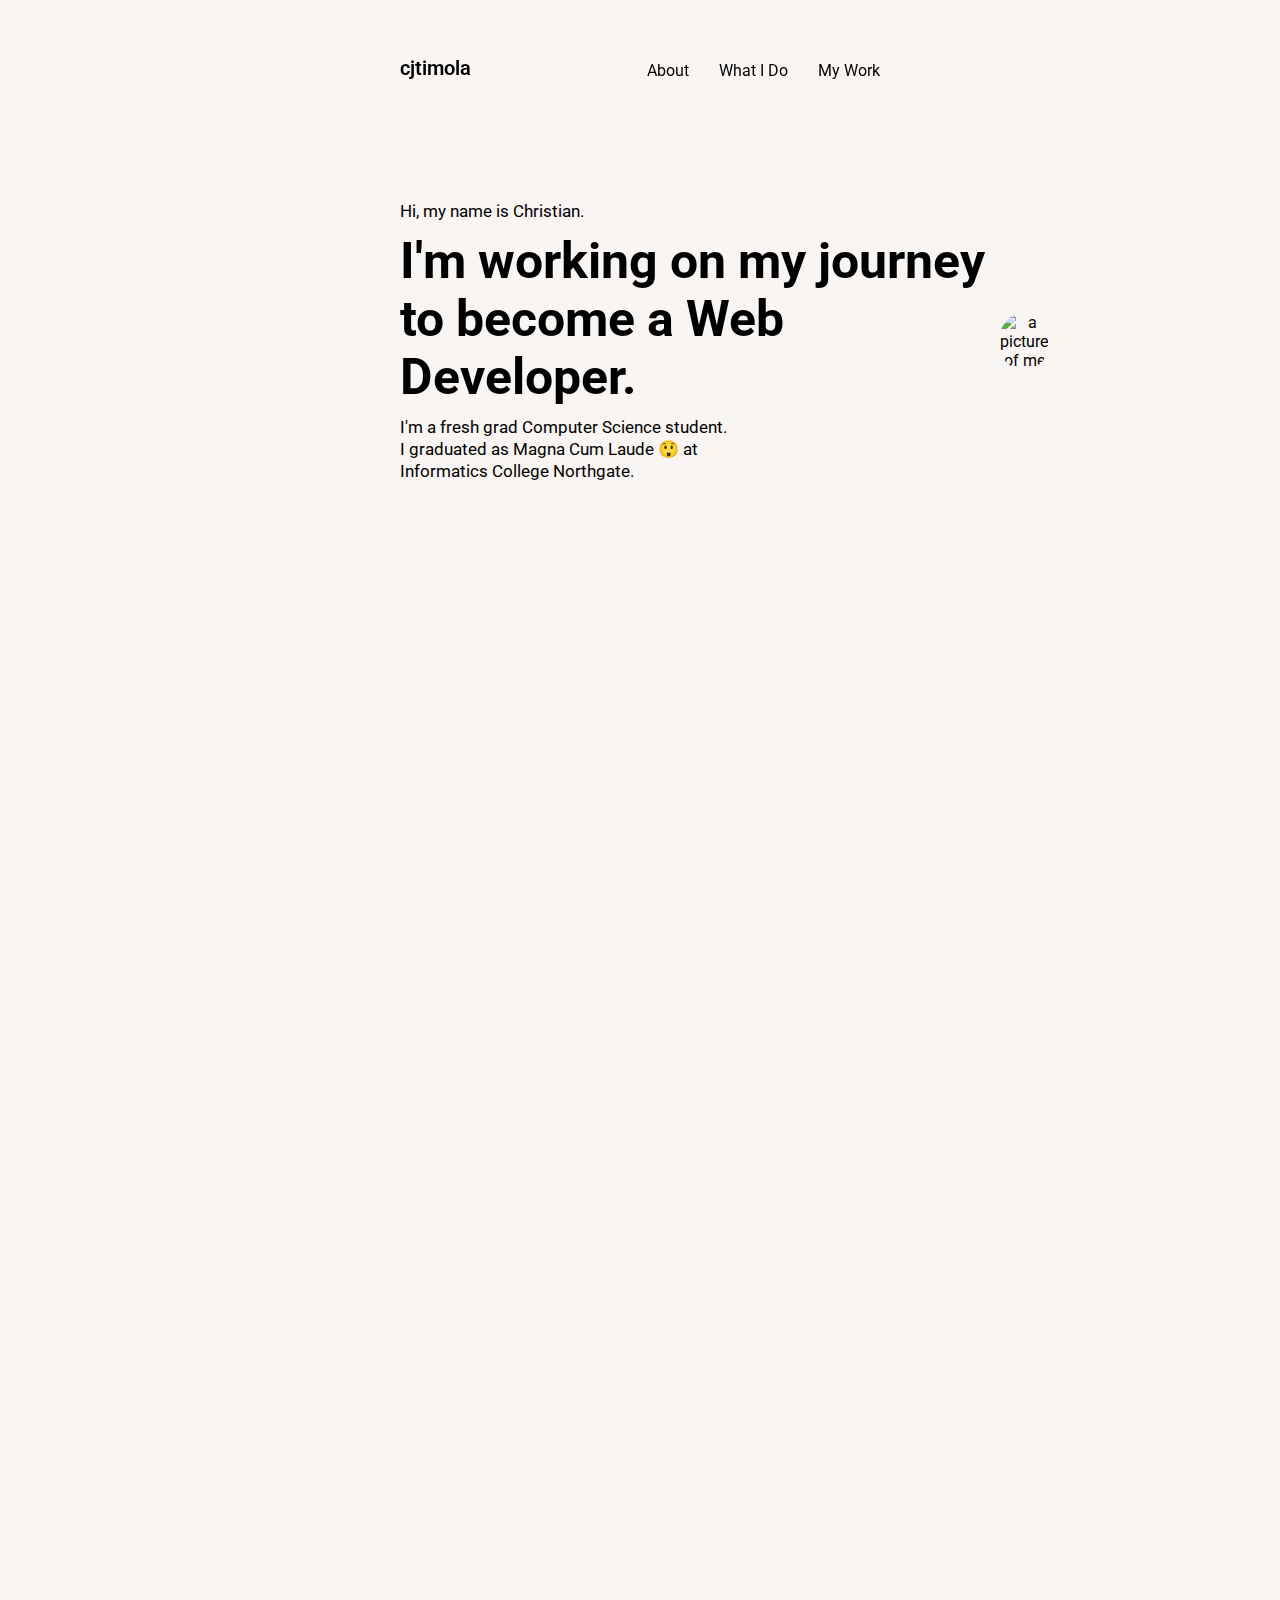
==== portfolio/index.html @ deb452f0 "Add about section and style it in main monitor width" ====
<!DOCTYPE html>
<html lang="en">
<head>
  <meta name="author" content="Christian Julius T. Timola">
  <meta name="description" content="This is my web portfolio. Will enchance overtime.">

  <meta charset="UTF-8">
  <meta name="viewport" content="width=device-width, initial-scale=1.0">
  <title>cjtimola</title>

  <link rel="stylesheet" href="styles/index.css">
</head>
<body>

  <header class="header-container">
    <div class="left-column">
      <p class="brand-name">cjtimola</p>
    </div>
    <nav class="right-column">
      <ul>
        <li><a href="#about" class="header-nav-links">About</a></li>
        <li><a href="#" class="header-nav-links">What I Do</a></li>
        <li><a href="#" class="header-nav-links">My Work</a></li>
      </ul>
    </nav>
  </header>

  <main>
    <section id="about" class="about-section">
      <div class="left-column">
        <div class="about-description">Hi, my name is Christian.</div>
        <div class="about-title">I'm working on my journey to become a Web Developer.</div>
        <div class="about-description">
          I'm a fresh grad Computer Science student.
        </div>
        <div class="about-description">
          I graduated as Magna Cum Laude 😲 at
        </div>
        <div class="about-description">
          Informatics College Northgate.
        </div>
      </div>
      <div class="right-column">
        <img src="images/my-profile.JPG" alt="a picture of me" class="about-picture">
      </div>
    </section>
  </main>

  <script src="scripts/index.js"></script>
</body>
</html>
---- portfolio/styles/index.css ----
@import url('https://fonts.googleapis.com/css2?family=Roboto:ital,wght@0,100;0,300;0,400;0,500;0,700;0,900;1,100;1,300;1,400;1,500;1,700;1,900&display=swap');

@import url('general.css');
@import url('header.css');

.about-section {
  display: flex;
  align-items: center;
}

.about-section .left-column {
  width: 700px;
  display: flex;
  flex-direction: column;
  align-items: center;
}

.about-description {
  font-size: 17px;
}

.about-title {
  width: 600px;
  font-size: 50px;
  font-weight: 700;
  margin-block: 10px;
}

.about-description {
  width: 600px;
  line-height: 1.3;
}

.about-section .right-column {
  width: 400px;
  text-align: center;
  
  position: relative;
}

.about-picture {
  width: 250px;
  height: auto;
  border-radius: 50px;
}
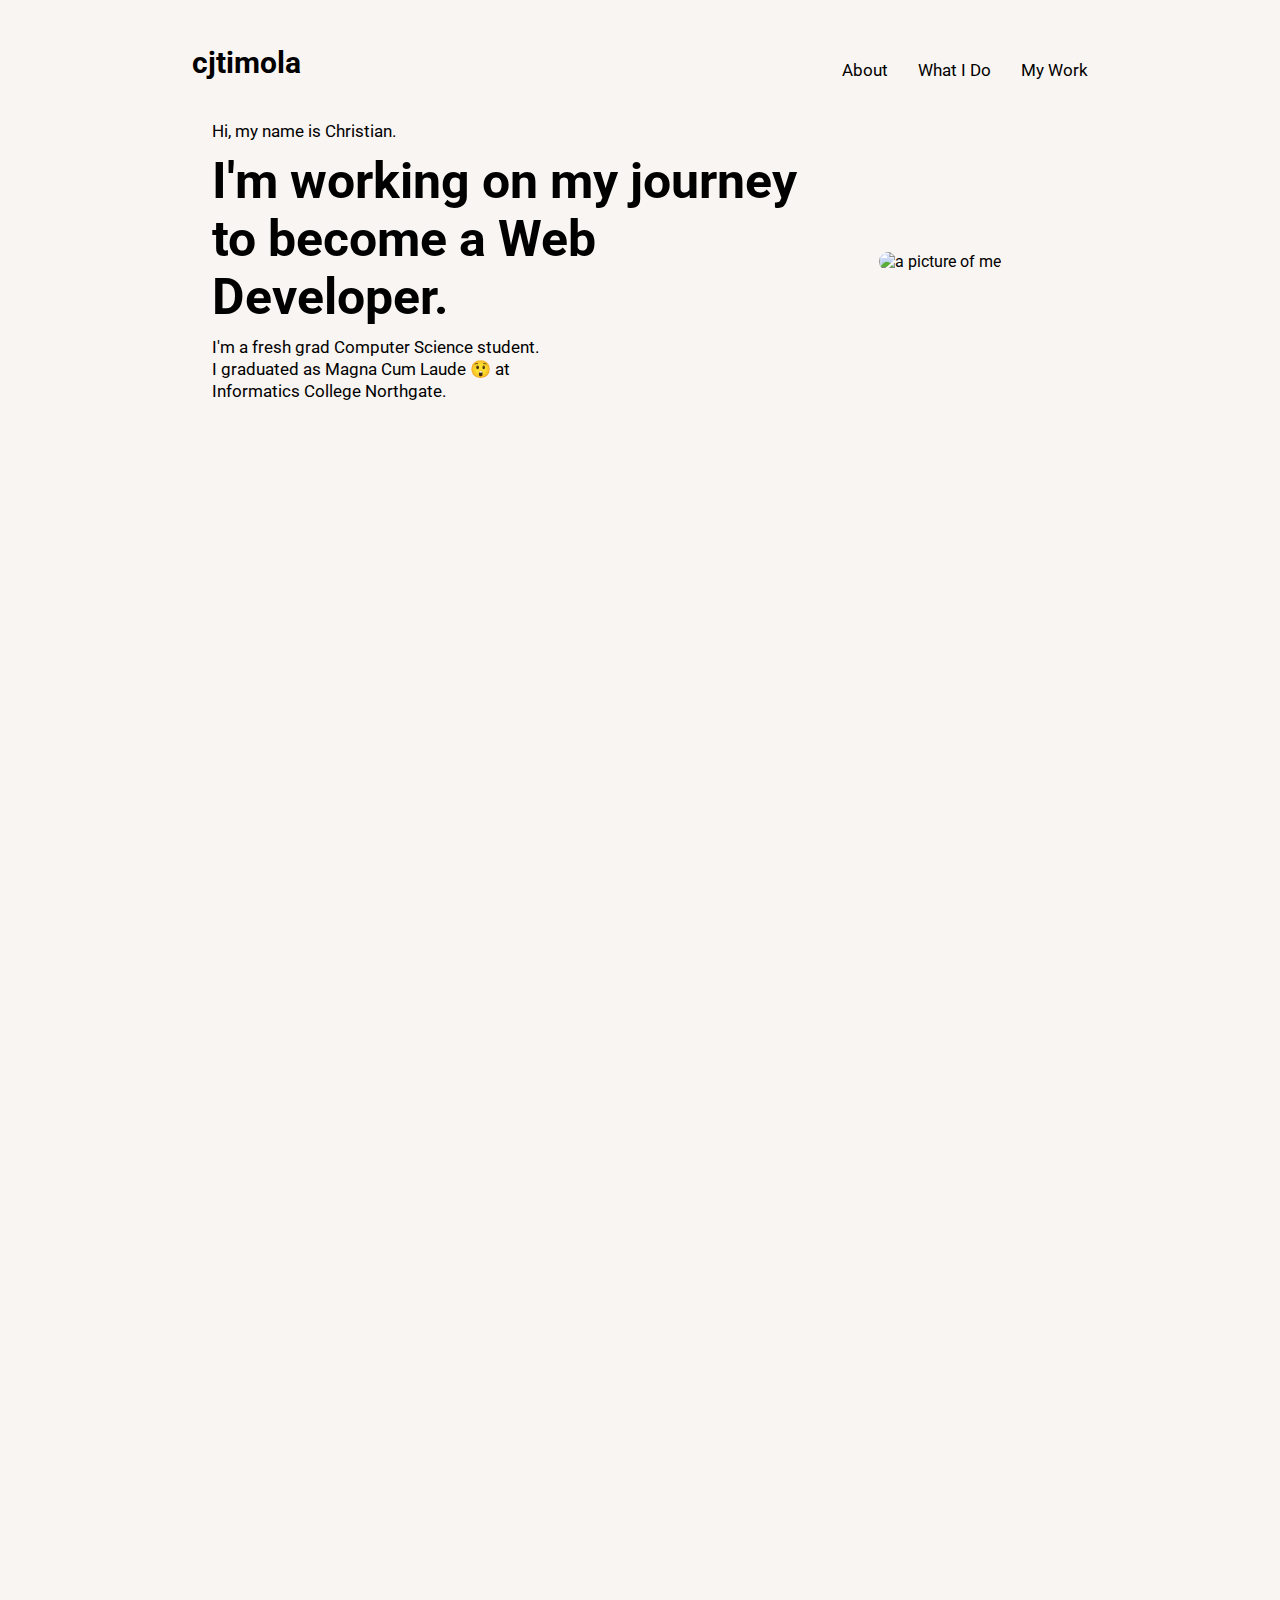
==== commit 020c4f10: "Make header and about content semi responsive" ====
--- a/portfolio/index.html
+++ b/portfolio/index.html
@@ -12,39 +12,46 @@
 </head>
 <body>
 
-  <header class="header-container">
-    <div class="left-column">
-      <p class="brand-name">cjtimola</p>
-    </div>
-    <nav class="right-column">
-      <ul>
-        <li><a href="#about" class="header-nav-links">About</a></li>
-        <li><a href="#" class="header-nav-links">What I Do</a></li>
-        <li><a href="#" class="header-nav-links">My Work</a></li>
-      </ul>
-    </nav>
-  </header>
+  <!-- <div class="container"></div> -->
 
-  <main>
-    <section id="about" class="about-section">
-      <div class="left-column">
-        <div class="about-description">Hi, my name is Christian.</div>
-        <div class="about-title">I'm working on my journey to become a Web Developer.</div>
-        <div class="about-description">
-          I'm a fresh grad Computer Science student.
+  <div class="container">
+    <header class="header-container">
+      <div class="header">
+        <div class="left-column">
+          <p class="brand-name">cjtimola</p>
         </div>
-        <div class="about-description">
-          I graduated as Magna Cum Laude 😲 at
+        <nav class="right-column">
+          <ul>
+            <li><a href="#about" class="header-nav-links">About</a></li>
+            <li><a href="#" class="header-nav-links">What I Do</a></li>
+            <li><a href="#" class="header-nav-links">My Work</a></li>
+          </ul>
+        </nav>
+      </div>  
+    </header>
+
+    <main>
+      <section id="about" class="about-section">
+        <div class="left-column">
+          <div class="about-description">Hi, my name is Christian.</div>
+          <div class="about-title">I'm working on my journey to become a Web Developer.</div>
+          <div class="about-description">
+            I'm a fresh grad Computer Science student.
+          </div>
+          <div class="about-description">
+            I graduated as Magna Cum Laude 😲 at
+          </div>
+          <div class="about-description">
+            Informatics College Northgate.
+          </div>
         </div>
-        <div class="about-description">
-          Informatics College Northgate.
+        <div class="right-column">
+          <img src="images/my-profile.JPG" alt="a picture of me" class="about-picture">
         </div>
-      </div>
-      <div class="right-column">
-        <img src="images/my-profile.JPG" alt="a picture of me" class="about-picture">
-      </div>
-    </section>
-  </main>
+      </section>
+    </main>
+  </div>
+
 
   <script src="scripts/index.js"></script>
 </body>
--- a/portfolio/styles/index.css
+++ b/portfolio/styles/index.css
@@ -1,45 +1,6 @@
 @import url('https://fonts.googleapis.com/css2?family=Roboto:ital,wght@0,100;0,300;0,400;0,500;0,700;0,900;1,100;1,300;1,400;1,500;1,700;1,900&display=swap');
 
 @import url('general.css');
+@import url('container.css');
 @import url('header.css');
-
-.about-section {
-  display: flex;
-  align-items: center;
-}
-
-.about-section .left-column {
-  width: 700px;
-  display: flex;
-  flex-direction: column;
-  align-items: center;
-}
-
-.about-description {
-  font-size: 17px;
-}
-
-.about-title {
-  width: 600px;
-  font-size: 50px;
-  font-weight: 700;
-  margin-block: 10px;
-}
-
-.about-description {
-  width: 600px;
-  line-height: 1.3;
-}
-
-.about-section .right-column {
-  width: 400px;
-  text-align: center;
-  
-  position: relative;
-}
-
-.about-picture {
-  width: 250px;
-  height: auto;
-  border-radius: 50px;
-}+@import url('about.css');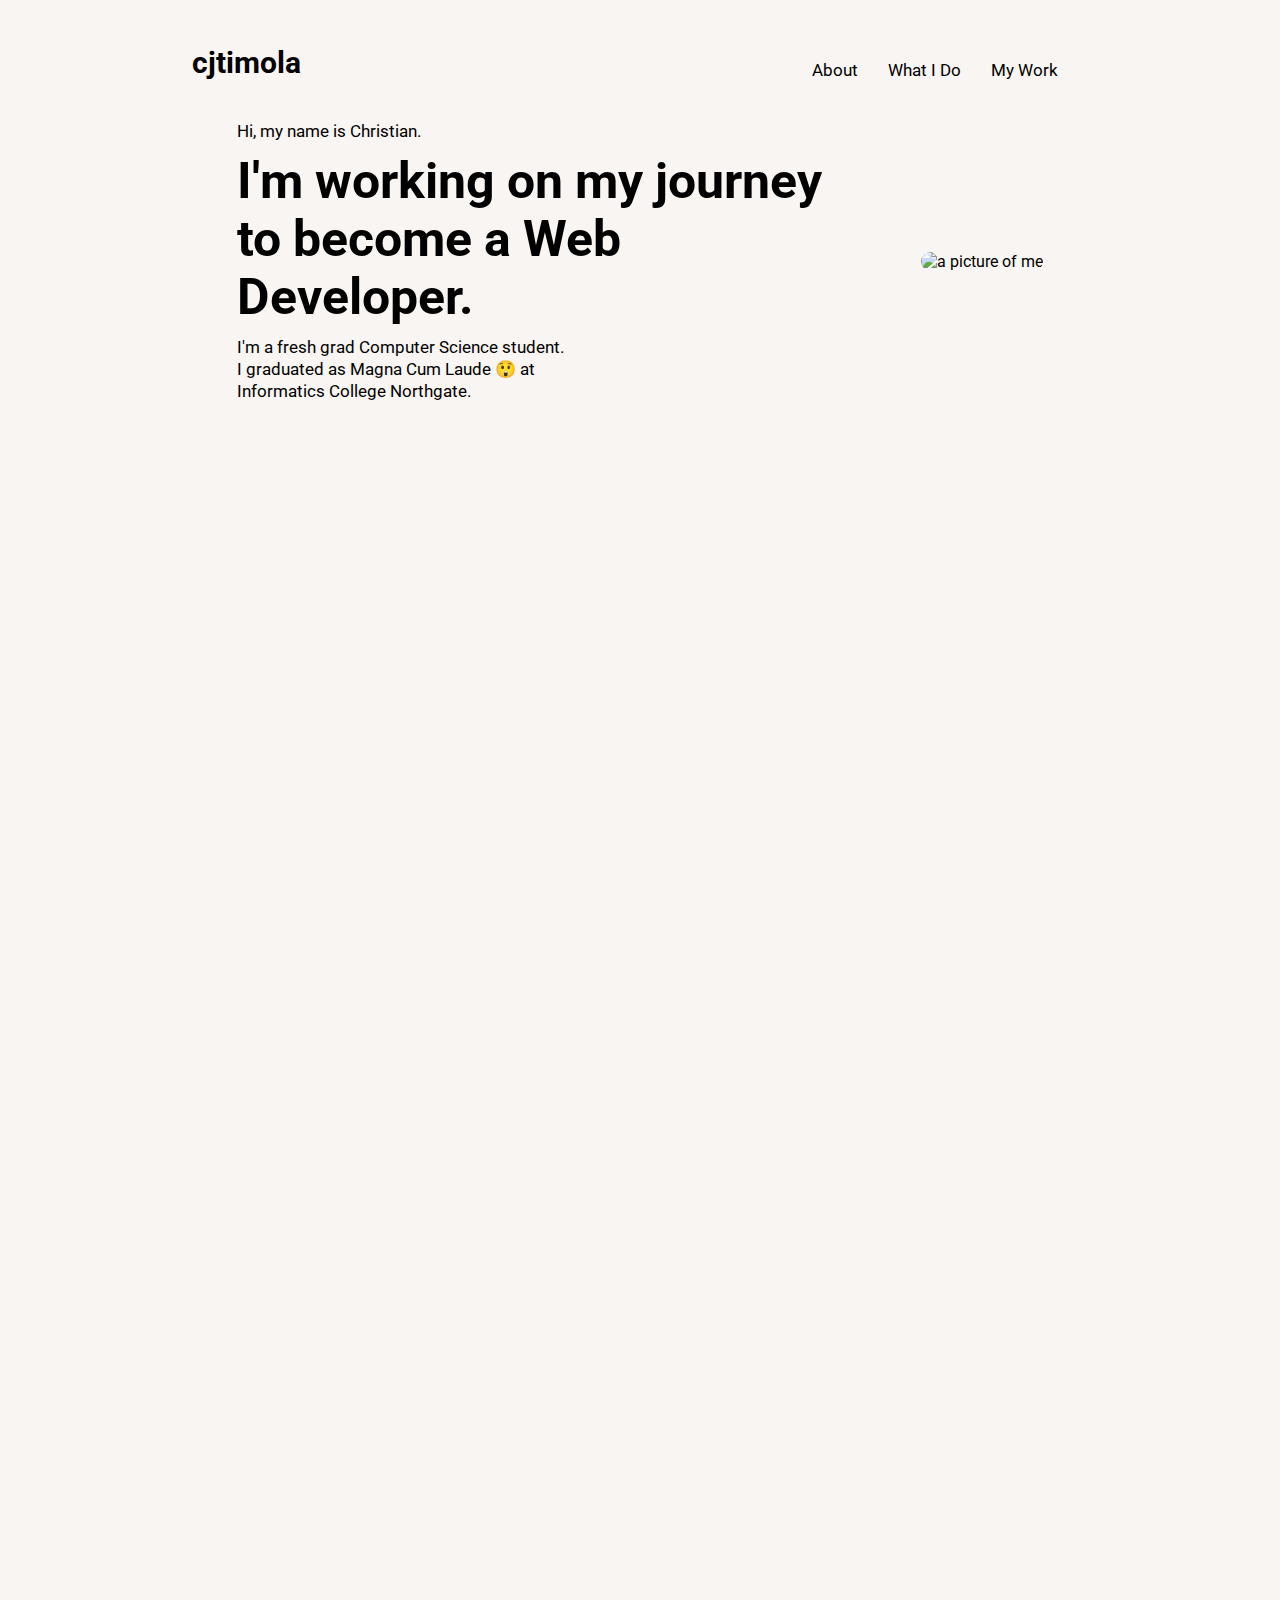
==== commit 3bdfa839: "Created a right navigation and make it interactive" ====
--- a/portfolio/index.html
+++ b/portfolio/index.html
@@ -12,7 +12,13 @@
 </head>
 <body>
 
-  <!-- <div class="container"></div> -->
+  <div class="right-nav-container js-right-nav-container">
+    <ul class="right-nav">
+      <li><a href="#about" class="right-nav-links">About</a></li>
+      <li><a href="#" class="right-nav-links">What I Do</a></li>
+      <li><a href="#" class="right-nav-links">My Work</a></li>
+    </ul>
+  </div>
 
   <div class="container">
     <header class="header-container">
@@ -25,6 +31,7 @@
             <li><a href="#about" class="header-nav-links">About</a></li>
             <li><a href="#" class="header-nav-links">What I Do</a></li>
             <li><a href="#" class="header-nav-links">My Work</a></li>
+            <li><img src="images/menu.png" alt="nav burger icon" class="burger-icon js-burger-icon"></li>
           </ul>
         </nav>
       </div>  
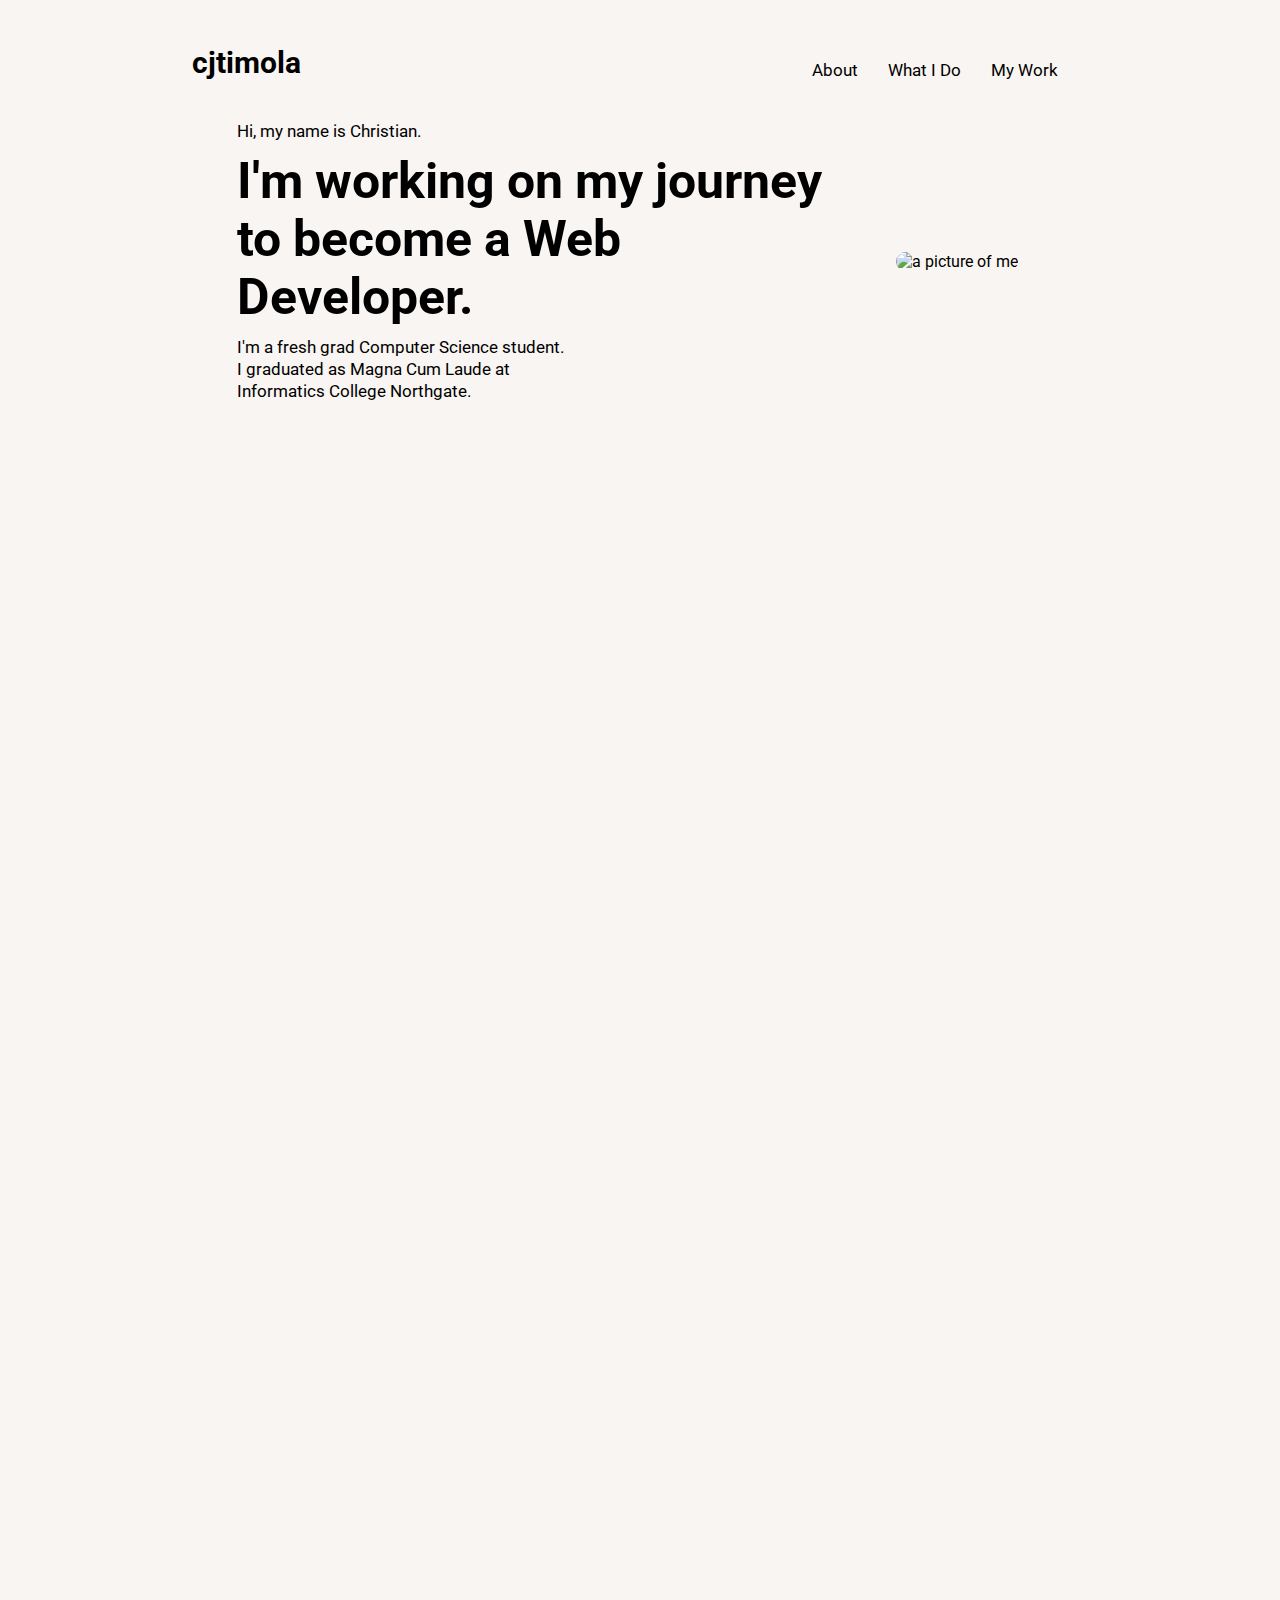
==== commit b919163a: "Update some text content" ====
--- a/portfolio/index.html
+++ b/portfolio/index.html
@@ -46,7 +46,7 @@
             I'm a fresh grad Computer Science student.
           </div>
           <div class="about-description">
-            I graduated as Magna Cum Laude 😲 at
+            I graduated as Magna Cum Laude at
           </div>
           <div class="about-description">
             Informatics College Northgate.
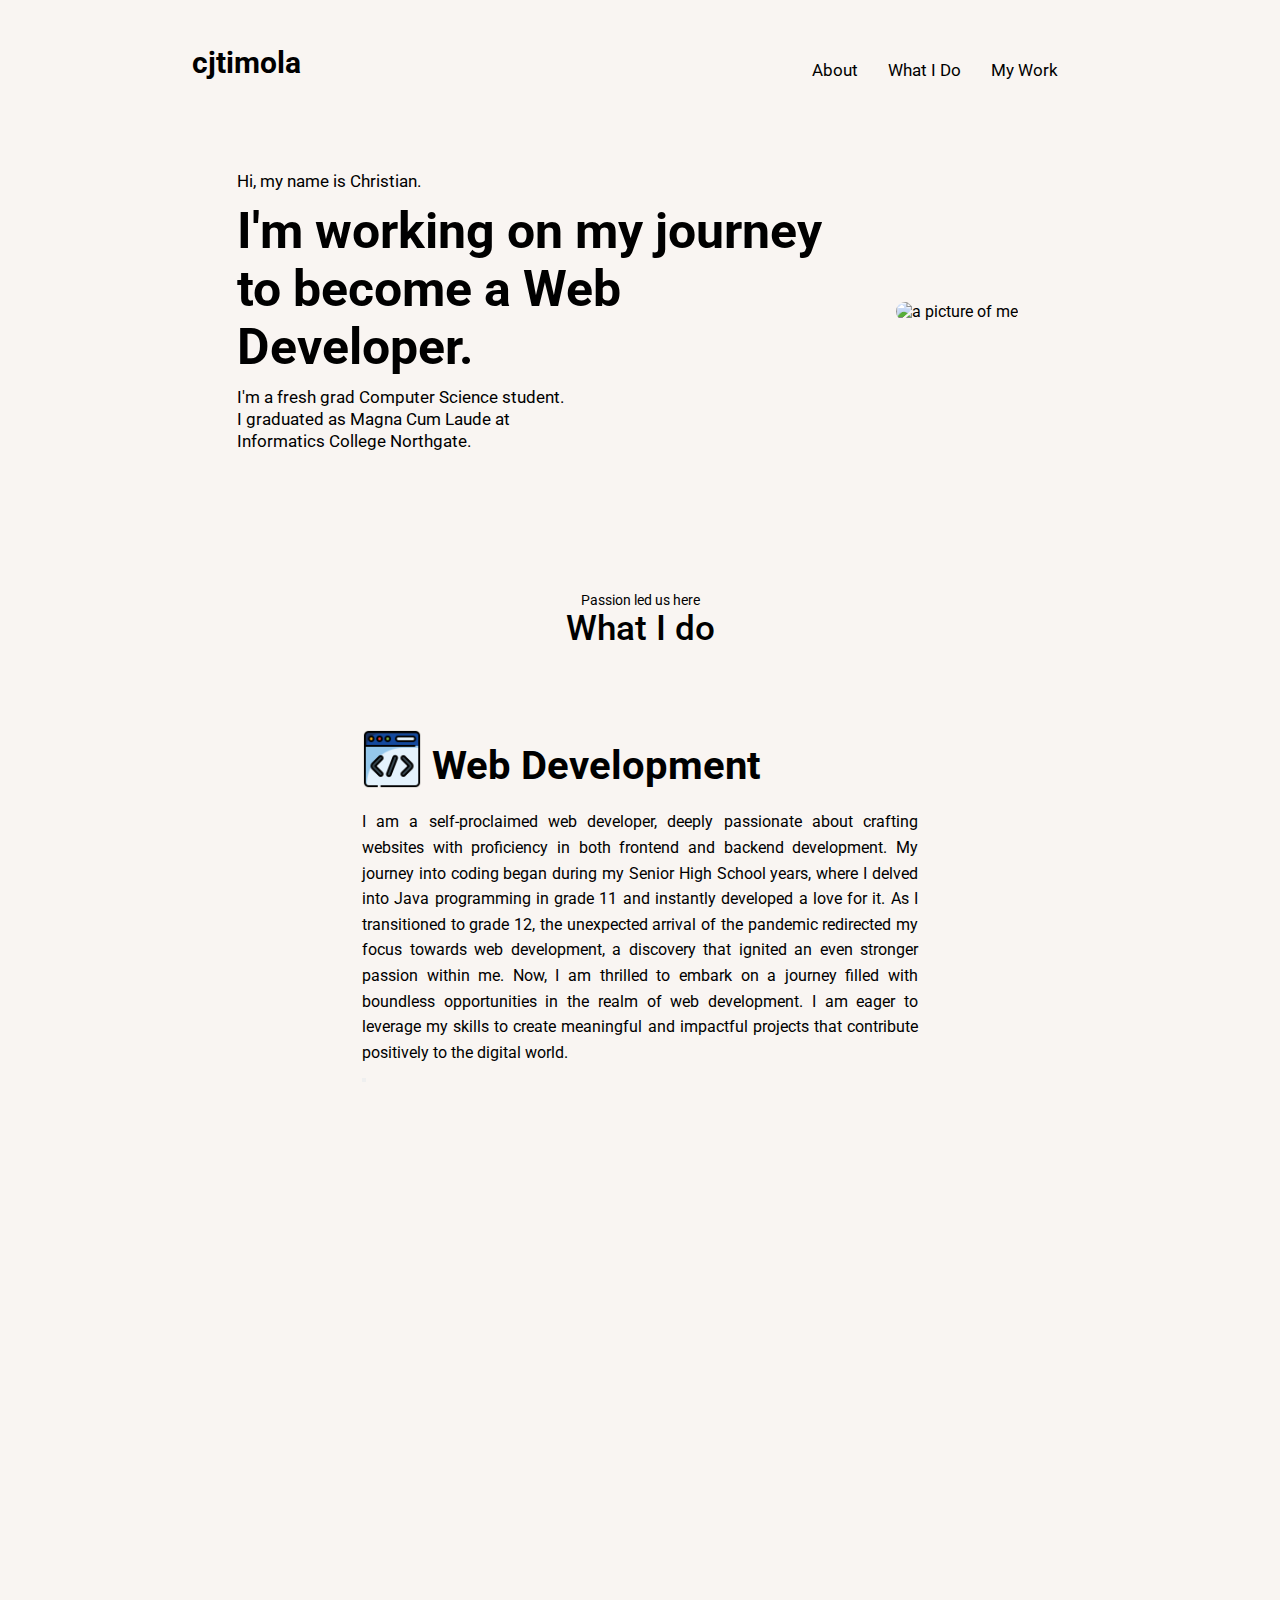
==== commit e08f13f3: "What I do section draft" ====
--- a/portfolio/index.html
+++ b/portfolio/index.html
@@ -15,7 +15,7 @@
   <div class="right-nav-container js-right-nav-container">
     <ul class="right-nav">
       <li><a href="#about" class="right-nav-links">About</a></li>
-      <li><a href="#" class="right-nav-links">What I Do</a></li>
+      <li><a href="#what-i-do" class="right-nav-links">What I Do</a></li>
       <li><a href="#" class="right-nav-links">My Work</a></li>
     </ul>
   </div>
@@ -29,7 +29,7 @@
         <nav class="right-column">
           <ul>
             <li><a href="#about" class="header-nav-links">About</a></li>
-            <li><a href="#" class="header-nav-links">What I Do</a></li>
+            <li><a href="#what-i-do" class="header-nav-links">What I Do</a></li>
             <li><a href="#" class="header-nav-links">My Work</a></li>
             <li><img src="images/menu.png" alt="nav burger icon" class="burger-icon js-burger-icon"></li>
           </ul>
@@ -56,6 +56,24 @@
           <img src="images/my-profile.JPG" alt="a picture of me" class="about-picture">
         </div>
       </section>
+      <section id="what-i-do" class="what-i-do-section">
+        <div class="what-i-do-header">
+          <p class="intro">Passion led us here</p>
+          <p class="title">What I do</p>
+        </div>
+        <div class="what-i-do-description">
+          <div class="what-i-do-description-container">
+            <div class="title-container">
+              <img src="images/web-dev-icon.png" alt="web development icon" class="web-dev-icon">
+              <p>Web Development</p>
+            </div>
+            <div class="description">
+              I am a self-proclaimed web developer, deeply passionate about crafting websites with proficiency in both frontend and backend development. My journey into coding began during my Senior High School years, where I delved into Java programming in grade 11 and instantly developed a love for it. As I transitioned to grade 12, the unexpected arrival of the pandemic redirected my focus towards web development, a discovery that ignited an even stronger passion within me. Now, I am thrilled to embark on a journey filled with boundless opportunities in the realm of web development. I am eager to leverage my skills to create meaningful and impactful projects that contribute positively to the digital world.
+            </div>
+            <button></button>
+          </div>
+        </div>
+      </section>
     </main>
   </div>
 
--- a/portfolio/styles/index.css
+++ b/portfolio/styles/index.css
@@ -3,4 +3,80 @@
 @import url('general.css');
 @import url('container.css');
 @import url('header.css');
-@import url('about.css');+@import url('about.css');
+
+.what-i-do-section {
+  /* border: 1px solid black; */
+
+  margin-top: 140px;
+
+  scroll-margin-top: 120px;
+}
+
+.what-i-do-header {
+  text-align: center;
+  margin-bottom: 80px;
+}
+
+.what-i-do-header .intro {
+  font-size: 14px;
+}
+
+.what-i-do-header .title {
+  font-size: 35px;
+  font-weight: 500;
+}
+
+.what-i-do-description-container {
+  /* border: 2px solid black; */
+  
+  border-radius: 15px;
+  
+  flex: 1;
+}
+
+.web-dev-icon {
+  width: 60px;
+}
+
+.what-i-do-description-container .title-container {
+  display: flex;
+  align-items: flex-end;
+
+  column-gap: 10px;
+  margin-bottom: 20px;
+}
+
+.what-i-do-description-container .title-container p {
+  font-size: 40px;
+  font-weight: 700;
+}
+
+.what-i-do-description-container .description {
+  text-align: justify;
+  line-height: 1.6;
+}
+
+@media only screen and (max-width: 600px) {
+  .what-i-do-description-container {
+    padding-inline: 10px;
+  }
+}
+
+@media only screen and (min-width: 600px) {
+  .what-i-do-description-container {
+    padding-inline: 30px;
+  }
+}
+
+@media only screen and (min-width: 768px) {
+  .what-i-do-description-container {
+    padding-inline: 100px;
+  }
+}
+
+@media only screen and (min-width: 992px) {
+  .what-i-do-description-container {
+    padding-inline: 150px;
+  }
+}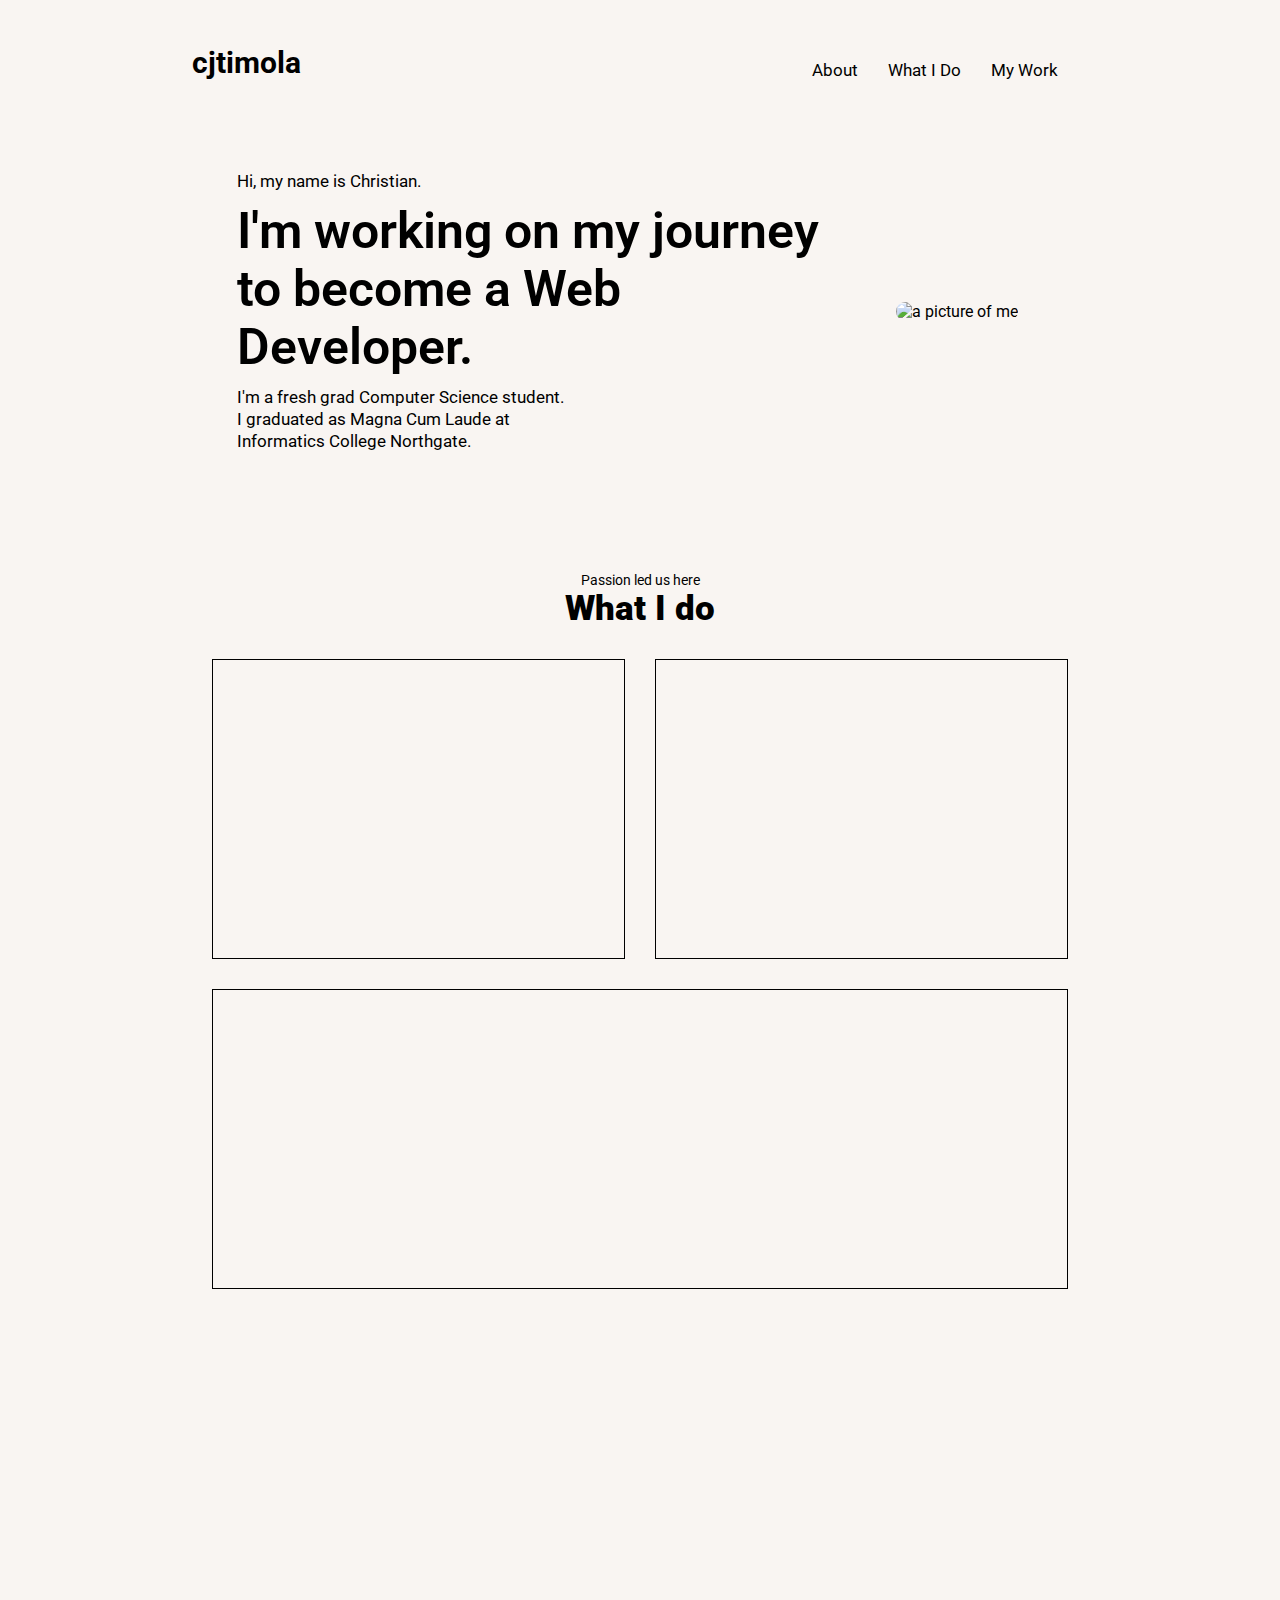
==== commit 49cbef00: "Re-structure the What I do section" ====
--- a/portfolio/index.html
+++ b/portfolio/index.html
@@ -56,21 +56,28 @@
           <img src="images/my-profile.JPG" alt="a picture of me" class="about-picture">
         </div>
       </section>
+
       <section id="what-i-do" class="what-i-do-section">
         <div class="what-i-do-header">
           <p class="intro">Passion led us here</p>
           <p class="title">What I do</p>
         </div>
-        <div class="what-i-do-description">
-          <div class="what-i-do-description-container">
-            <div class="title-container">
-              <img src="images/web-dev-icon.png" alt="web development icon" class="web-dev-icon">
-              <p>Web Development</p>
-            </div>
-            <div class="description">
-              I am a self-proclaimed web developer, deeply passionate about crafting websites with proficiency in both frontend and backend development. My journey into coding began during my Senior High School years, where I delved into Java programming in grade 11 and instantly developed a love for it. As I transitioned to grade 12, the unexpected arrival of the pandemic redirected my focus towards web development, a discovery that ignited an even stronger passion within me. Now, I am thrilled to embark on a journey filled with boundless opportunities in the realm of web development. I am eager to leverage my skills to create meaningful and impactful projects that contribute positively to the digital world.
-            </div>
-            <button></button>
+        <div class="what-i-do-content">
+          <div class="web-dev-box-container">
+            <div class="first-row"></div>
+            <div class="second-row"></div>
+            <div class="third-row"></div>
+          </div>
+          <div class="education-box-container">
+            <div class="first-row"></div>
+            <div class="second-row"></div>
+            <div class="third-row"></div>
+          </div>
+        </div>
+        <div class="what-i-do-footer">
+          <div class="languages-and-tools-box-container">
+            <div class="first-row"></div>
+            <div class="second-row"></div>
           </div>
         </div>
       </section>
--- a/portfolio/styles/index.css
+++ b/portfolio/styles/index.css
@@ -6,16 +6,12 @@
 @import url('about.css');
 
 .what-i-do-section {
-  /* border: 1px solid black; */
-
-  margin-top: 140px;
-
+  margin-top: 120px;
   scroll-margin-top: 120px;
 }
 
 .what-i-do-header {
   text-align: center;
-  margin-bottom: 80px;
 }
 
 .what-i-do-header .intro {
@@ -24,59 +20,28 @@
 
 .what-i-do-header .title {
   font-size: 35px;
-  font-weight: 500;
+  font-weight: 900;
+
+  margin-bottom: 30px;
 }
 
-.what-i-do-description-container {
-  /* border: 2px solid black; */
-  
-  border-radius: 15px;
-  
-  flex: 1;
+.what-i-do-content {
+  display: grid;
+  grid-template-columns: 1fr 1fr;
+  gap: 30px;
+
+  margin-bottom: 30px;
 }
 
-.web-dev-icon {
-  width: 60px;
+.web-dev-box-container,
+.education-box-container,
+.languages-and-tools-box-container {
+  border: 1px solid black;
+  height: 300px;
 }
 
-.what-i-do-description-container .title-container {
-  display: flex;
-  align-items: flex-end;
-
-  column-gap: 10px;
-  margin-bottom: 20px;
-}
-
-.what-i-do-description-container .title-container p {
-  font-size: 40px;
-  font-weight: 700;
-}
-
-.what-i-do-description-container .description {
-  text-align: justify;
-  line-height: 1.6;
-}
-
-@media only screen and (max-width: 600px) {
-  .what-i-do-description-container {
-    padding-inline: 10px;
-  }
-}
-
-@media only screen and (min-width: 600px) {
-  .what-i-do-description-container {
-    padding-inline: 30px;
-  }
-}
-
-@media only screen and (min-width: 768px) {
-  .what-i-do-description-container {
-    padding-inline: 100px;
-  }
-}
-
-@media only screen and (min-width: 992px) {
-  .what-i-do-description-container {
-    padding-inline: 150px;
+@media only screen and (max-width: 768px) {
+  .what-i-do-content {
+    grid-template-columns: 1fr;
   }
 }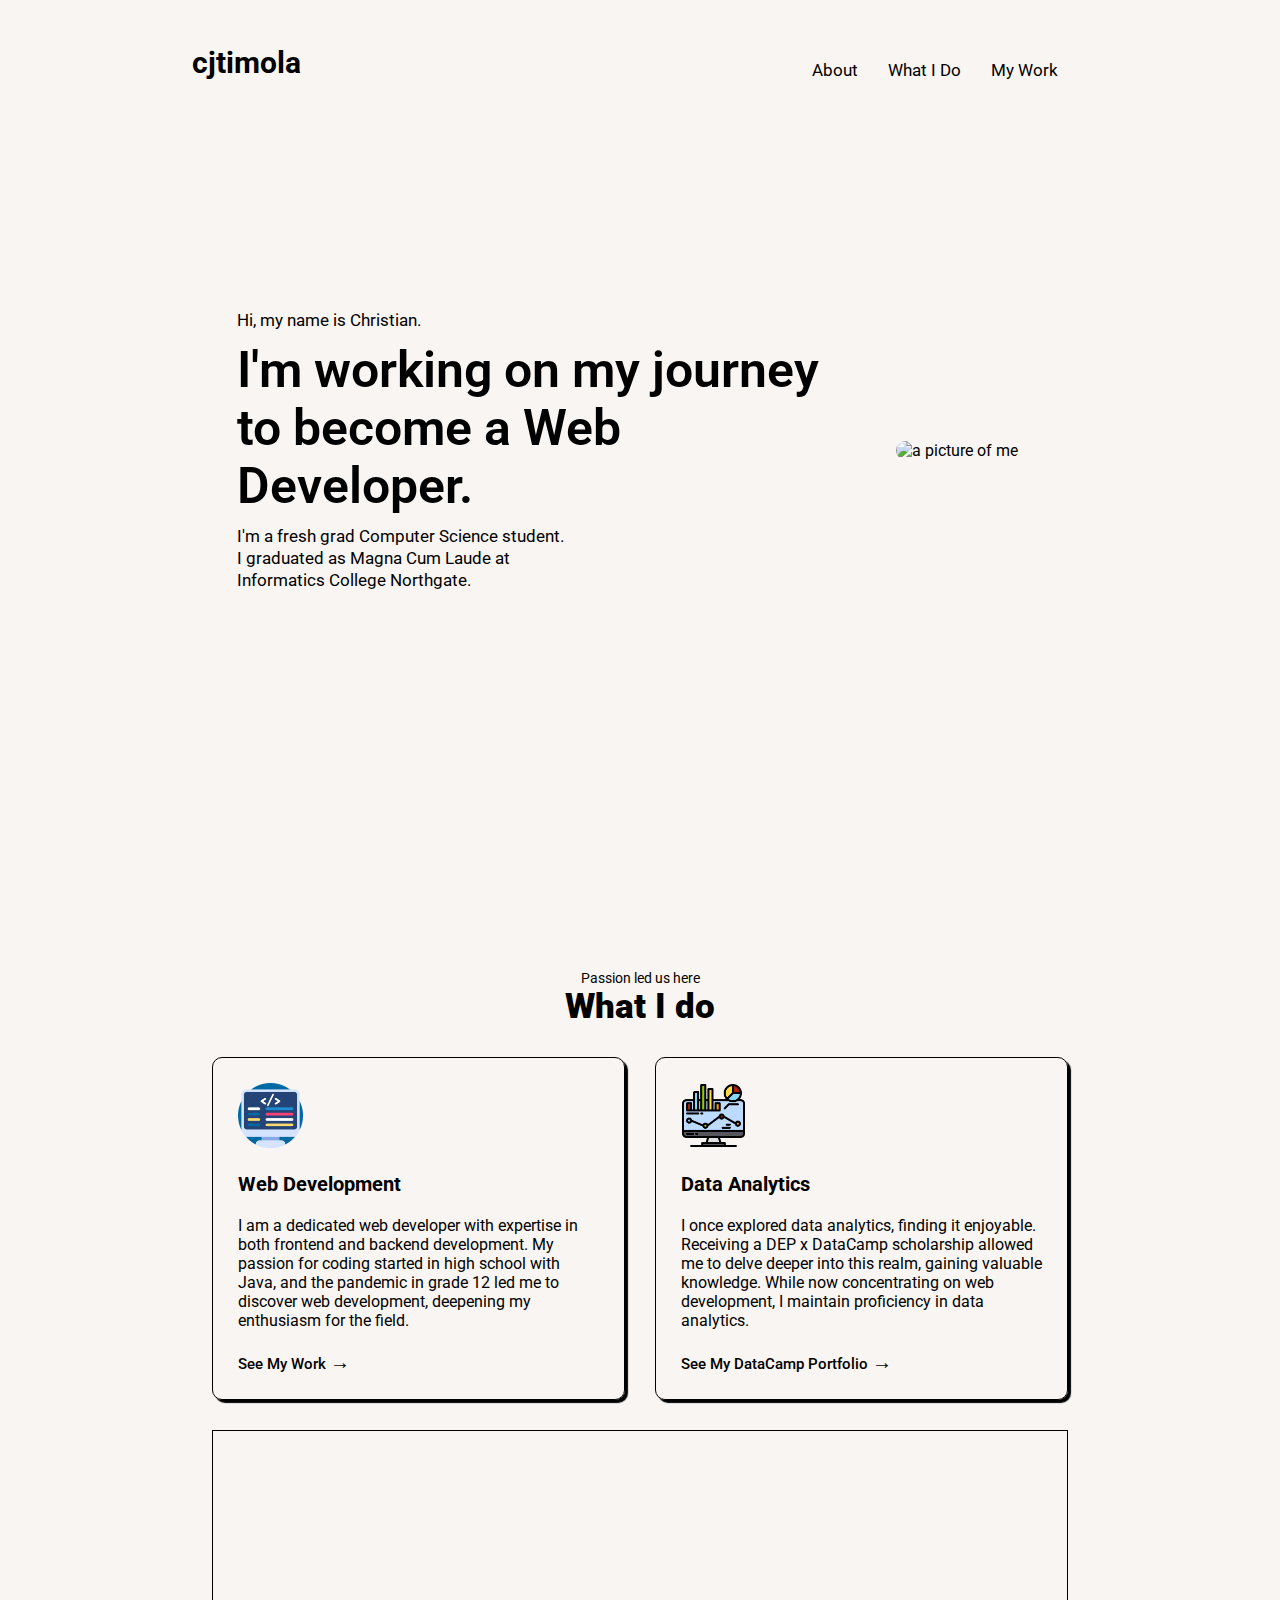
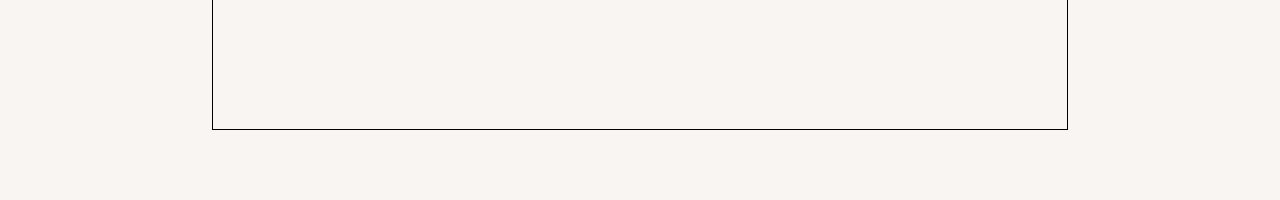
==== commit 94cf8bb9: "Create content for Web development and Data analytics on What I Do section" ====
--- a/portfolio/index.html
+++ b/portfolio/index.html
@@ -8,6 +8,7 @@
   <meta name="viewport" content="width=device-width, initial-scale=1.0">
   <title>cjtimola</title>
 
+  <link rel="icon" type="image/x-icon" href="images/favicon.png">
   <link rel="stylesheet" href="styles/index.css">
 </head>
 <body>
@@ -64,14 +65,40 @@
         </div>
         <div class="what-i-do-content">
           <div class="web-dev-box-container">
-            <div class="first-row"></div>
-            <div class="second-row"></div>
-            <div class="third-row"></div>
+            <div class="first-row">
+              <img src="images/web-dev-icon.png" alt="Web development icon" class="wid-content-icon">
+            </div>
+            <div class="second-row">
+              <p class="wid-content-title">Web Development</p>
+            </div>
+            <div class="third-row">
+              <p class="wid-content-description">
+                I am a dedicated web developer with expertise in both frontend and backend development. My passion for coding started in high school with Java, and the pandemic in grade 12 led me to discover web development, deepening my enthusiasm for the field.
+              </p>
+            </div>
+            <div class="fourth-row">
+              <a href="https://github.com/cjtimola/projects/" class="see-my-work-link" target="_blank">
+                See My Work <span>&#x2192;</span>
+              </a>
+            </div>
           </div>
           <div class="education-box-container">
-            <div class="first-row"></div>
-            <div class="second-row"></div>
-            <div class="third-row"></div>
+            <div class="first-row">
+              <img src="images/data-analytics.png" alt="Data analytics icon" class="wid-content-icon">
+            </div>
+            <div class="second-row">
+              <p class="wid-content-title">Data Analytics</p>
+            </div>
+            <div class="third-row">
+              <p class="wid-content-description">
+                I once explored data analytics, finding it enjoyable. Receiving a DEP x DataCamp scholarship allowed me to delve deeper into this realm, gaining valuable knowledge. While now concentrating on web development, I maintain proficiency in data analytics.
+              </p>
+            </div>
+            <div class="fourth-row">
+              <a href="https://www.datacamp.com/portfolio/ybo/" class="see-my-work-link" target="_blank">
+                See My DataCamp Portfolio <span>&#x2192;</span>
+              </a>
+            </div>
           </div>
         </div>
         <div class="what-i-do-footer">
--- a/portfolio/styles/index.css
+++ b/portfolio/styles/index.css
@@ -4,44 +4,4 @@
 @import url('container.css');
 @import url('header.css');
 @import url('about.css');
-
-.what-i-do-section {
-  margin-top: 120px;
-  scroll-margin-top: 120px;
-}
-
-.what-i-do-header {
-  text-align: center;
-}
-
-.what-i-do-header .intro {
-  font-size: 14px;
-}
-
-.what-i-do-header .title {
-  font-size: 35px;
-  font-weight: 900;
-
-  margin-bottom: 30px;
-}
-
-.what-i-do-content {
-  display: grid;
-  grid-template-columns: 1fr 1fr;
-  gap: 30px;
-
-  margin-bottom: 30px;
-}
-
-.web-dev-box-container,
-.education-box-container,
-.languages-and-tools-box-container {
-  border: 1px solid black;
-  height: 300px;
-}
-
-@media only screen and (max-width: 768px) {
-  .what-i-do-content {
-    grid-template-columns: 1fr;
-  }
-}+@import url('what-i-do.css');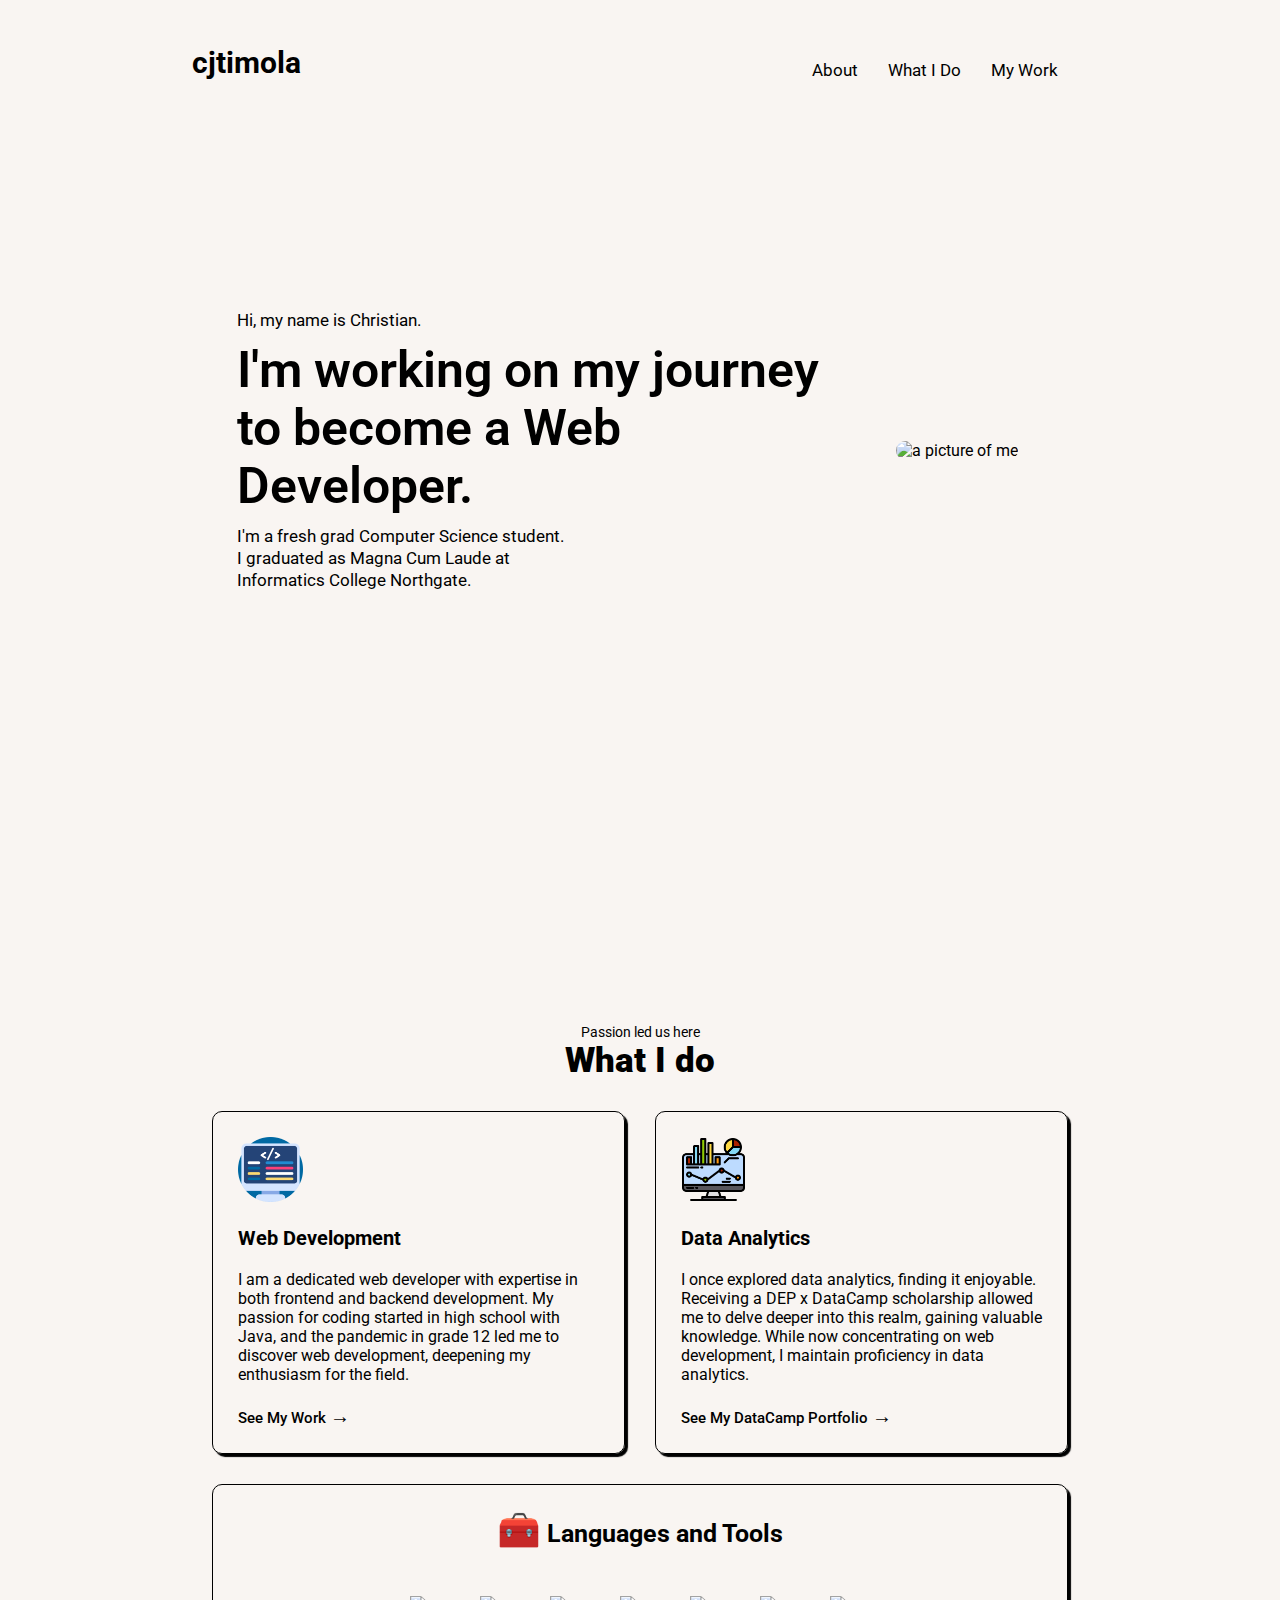
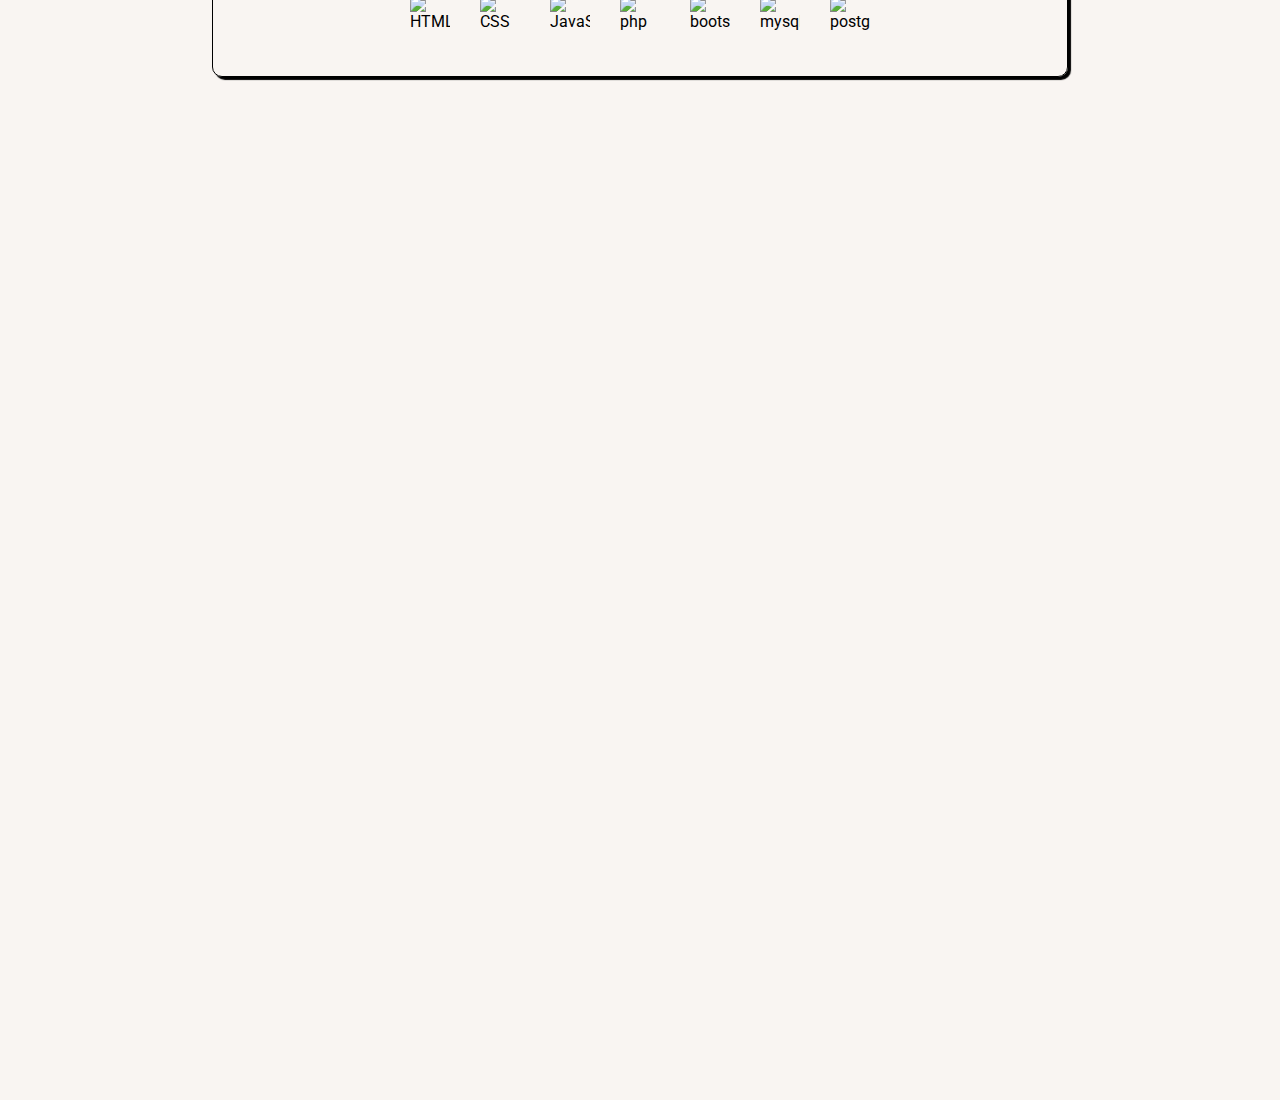
==== commit 5d27c1b2: "Create content for Languages and tools and Create a section for My work" ====
--- a/portfolio/index.html
+++ b/portfolio/index.html
@@ -17,7 +17,7 @@
     <ul class="right-nav">
       <li><a href="#about" class="right-nav-links">About</a></li>
       <li><a href="#what-i-do" class="right-nav-links">What I Do</a></li>
-      <li><a href="#" class="right-nav-links">My Work</a></li>
+      <li><a href="#my-work" class="right-nav-links">My Work</a></li>
     </ul>
   </div>
 
@@ -31,7 +31,7 @@
           <ul>
             <li><a href="#about" class="header-nav-links">About</a></li>
             <li><a href="#what-i-do" class="header-nav-links">What I Do</a></li>
-            <li><a href="#" class="header-nav-links">My Work</a></li>
+            <li><a href="#my-work" class="header-nav-links">My Work</a></li>
             <li><img src="images/menu.png" alt="nav burger icon" class="burger-icon js-burger-icon"></li>
           </ul>
         </nav>
@@ -103,10 +103,24 @@
         </div>
         <div class="what-i-do-footer">
           <div class="languages-and-tools-box-container">
-            <div class="first-row"></div>
-            <div class="second-row"></div>
+            <div class="first-row">
+              <p class="widf-content-title"><span>🧰</span> Languages and Tools</p>
+            </div>
+            <div class="second-row">
+              <img align="left" alt="HTML" class="widf-content-icon" src="https://cdn.jsdelivr.net/gh/devicons/devicon/icons/html5/html5-plain.svg" />
+              <img align="left" alt="CSS" class="widf-content-icon" src="https://cdn.jsdelivr.net/gh/devicons/devicon/icons/css3/css3-plain.svg" />
+              <img align="left" alt="JavaScript" class="widf-content-icon" src="https://cdn.jsdelivr.net/gh/devicons/devicon/icons/javascript/javascript-plain.svg" />
+              <img align="left" alt="php" class="widf-content-icon" src="https://cdn.jsdelivr.net/gh/devicons/devicon@latest/icons/php/php-original.svg" />
+              <img align="left" alt="bootstrap" class="widf-content-icon" src="https://cdn.jsdelivr.net/gh/devicons/devicon@latest/icons/bootstrap/bootstrap-original.svg" />
+              <img align="left" alt="mysql" class="widf-content-icon" src="https://cdn.jsdelivr.net/gh/devicons/devicon@latest/icons/mysql/mysql-original.svg" />
+              <img align="left" alt="postgresql" class="widf-content-icon" src="https://cdn.jsdelivr.net/gh/devicons/devicon@latest/icons/postgresql/postgresql-original.svg" />
+            </div>
           </div>
         </div>
+      </section>
+
+      <section id="my-work" class="my-work-section">
+
       </section>
     </main>
   </div>
--- a/portfolio/styles/index.css
+++ b/portfolio/styles/index.css
@@ -4,4 +4,8 @@
 @import url('container.css');
 @import url('header.css');
 @import url('about.css');
-@import url('what-i-do.css');+@import url('what-i-do.css');
+
+.my-work-section {
+  scroll-margin-top: 120px;
+}